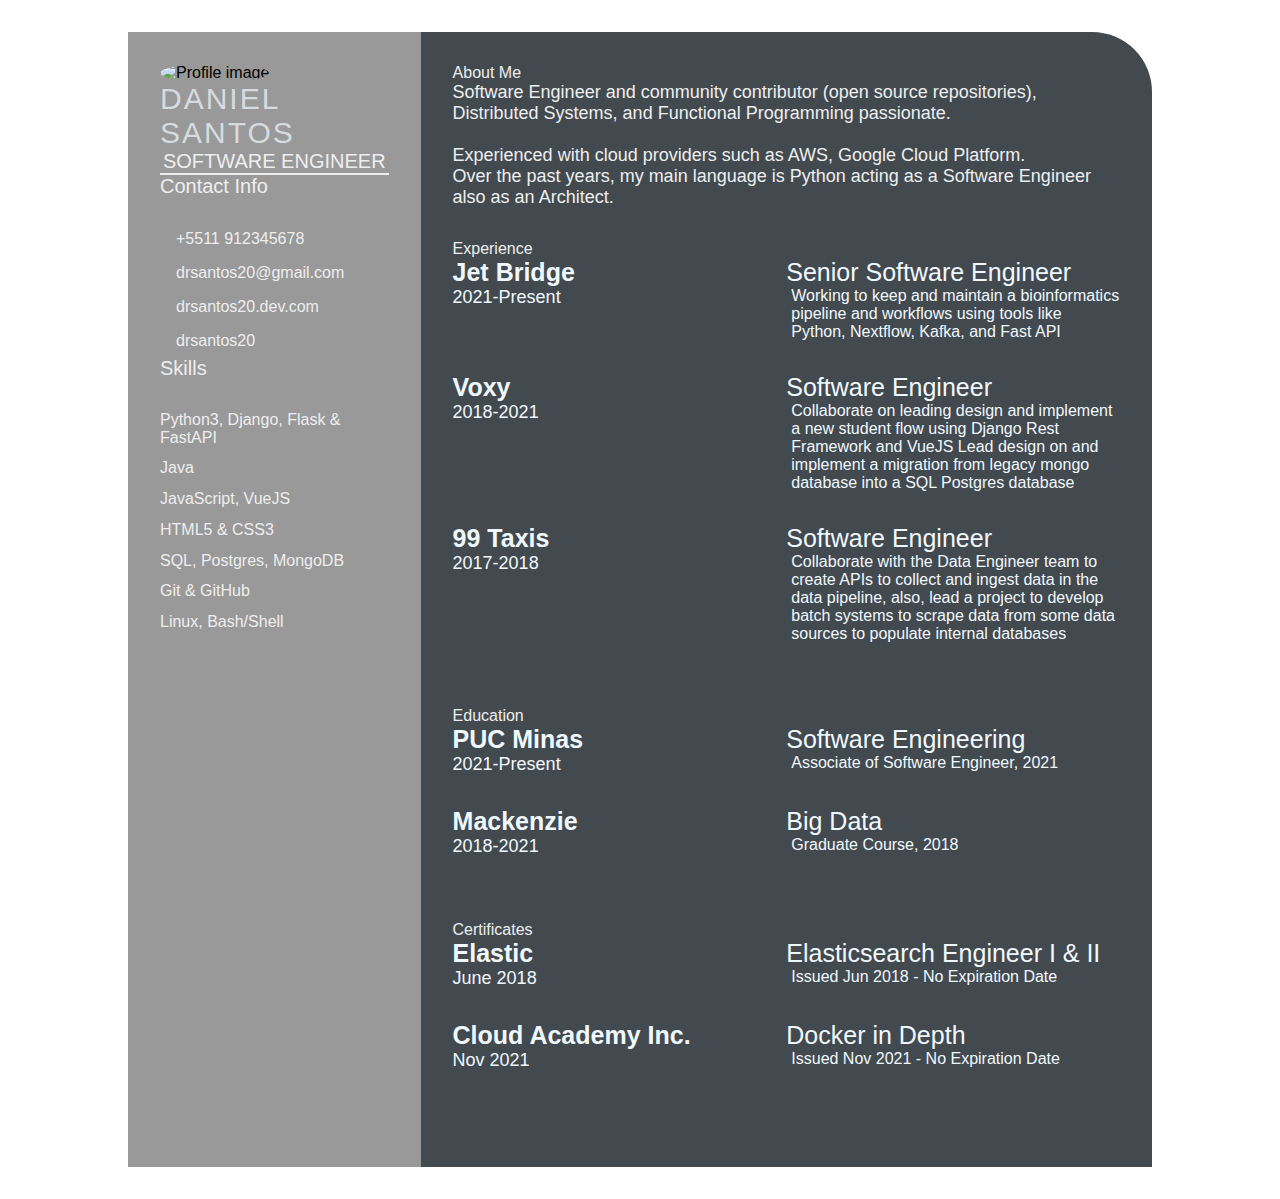
==== Leandro_CV.html @ 9ba4d329 "altecao de projeto" ====
<!DOCTYPE html>
<html lang="en">
<head>
    <meta charset="UTF-8">
    <meta http-equiv="X-UA-Compatible" content="IE=edge">
    <meta name="viewport" content="width=device-width, initial-scale=1.0">
    <title>Leandro Soares CV</title>

    <!-- Custom CSS -->
    <link rel="stylesheet" href="style.css">
</head>

<body>
    <main class="resume-contents">
        <section class="left-section">
            <div class="left-section-contents">
                <div class="profile">
                    <img class="profile-image" src="./Daniel Santos Resume_files/profile-image.jpg" alt="Profile image">
                    <p class="name">Daniel Santos</p>
                    <p class="profession">Software Engineer</p>
                </div>
                <div class="contact-info">
                    <p class="left-title">Contact Info</p>
                    <ul>
                        <li><i class="fa fa-phone"></i>+5511 912345678
                        </li>
                        <li><i class="fa fa-envelope"></i>drsantos20@gmail.com
                        </li>
                        <li><i class="fa fa-globe"></i>drsantos20.dev.com
                        </li>
                        <li><i class="fa fa-github"></i>drsantos20
                        </li>
                    </ul>
                </div>
                <div class="skills">
                    <p class="left-title">Skills</p>
                    <ul>
                        <li><p>Python3, Django, Flask &amp; FastAPI</p></li>
                        <li><p>Java</p></li>
                        <li><p>JavaScript, VueJS</p></li>
                        <li><p>HTML5 &amp; CSS3</p></li>
                        <li><p>SQL, Postgres, MongoDB</p></li>
                        <li><p>Git &amp; GitHub</p></li>
                        <li><p>Linux, Bash/Shell</p></li>
                    </ul>
                </div>
            </div>
        </section>

        <section class="right-section">
            <div class="right-section-contents">
                <section class="about gap">
                    <div class="right-title">About Me</div>
                    <p class="about-me-contents">
                        Software Engineer and community contributor (open source repositories), Distributed Systems, and Functional Programming passionate.<br>
                        <br> Experienced with cloud providers such as AWS, Google Cloud Platform. 
                        <br> Over the past years, my main language is Python acting as a Software Engineer also as an Architect.
                    </p>
                </section>

                <section class="experience gap">
                    <div class="right-title">Experience</div>
                    <div class="experience-contents">
                        <div class="exp-left">
                            <p class="exp-company-name">Jet Bridge</p>
                            <p class="exp-time-period">2021-Present</p>
                        </div>
                        <div class="exp-right">
                            <p class="exp-position">Senior Software Engineer</p>
                            <p class="exp-desc">
                                Working to keep and maintain a bioinformatics pipeline and workflows using tools like Python, Nextflow, Kafka, and Fast API  
                            </p>
                        </div>
                    </div>
                    <div class="experience-contents">
                        <div class="exp-left">
                            <p class="exp-company-name">Voxy</p>
                            <p class="exp-time-period">2018-2021</p>
                        </div>
                        <div class="exp-right">
                            <p class="exp-position">Software Engineer</p>
                            <p class="exp-desc">
                                Collaborate on leading design and implement a new student flow using Django Rest Framework and VueJS
                                Lead design on and implement a migration from legacy mongo database into a SQL Postgres database 
                            </p>
                        </div>
                    </div>
                    <div class="experience-contents">
                        <div class="exp-left">
                            <p class="exp-company-name">99 Taxis</p>
                            <p class="exp-time-period">2017-2018</p>
                        </div>
                        <div class="exp-right">
                            <p class="exp-position">Software Engineer</p>
                            <p class="exp-desc">
                                Collaborate with the Data Engineer team to create APIs to collect and ingest data in the data pipeline, 
                                also, lead a project to develop batch systems to scrape data from some data sources to populate internal databases   
                            </p>
                        </div>
                    </div>
                </section>

                <section class="education gap">
                    <div class="right-title">Education</div>
                    <div class="education-contents">
                        <div class="education-left">
                            <p class="education-school-name">PUC Minas</p>
                            <p class="educationp-time-period">2021-Present</p>
                        </div>
                        <div class="education-right">
                            <p class="education-subject">Software Engineering</p>
                            <p class="education-desc">
                                Associate of Software Engineer, 2021
                            </p>
                        </div>
                    </div>
                    <div class="education-contents">
                        <div class="education-left">
                            <p class="education-school-name">Mackenzie</p>
                            <p class="educationp-time-period">2018-2021</p>
                        </div>
                        <div class="education-right">
                            <p class="education-subject">Big Data</p>
                            <p class="education-desc">
                                Graduate Course, 2018
                            </p>
                        </div>
                    </div>
                </section>

                <section class="awards gap">
                    <div class="right-title">Certificates</div>
                    <div class="awards-contents">
                        <div class="awards-left">
                            <p class="awards-company-name">Elastic</p>
                            <p class="awards-time-period">June 2018</p>
                        </div>
                        <div class="awards-right">
                            <p class="awards-name">Elasticsearch Engineer I &amp; II</p>
                            <p class="awards-desc">
                                Issued Jun 2018 - No Expiration Date
                            </p>
                        </div>
                    </div>
                    <div class="awards-contents">
                        <div class="awards-left">
                            <p class="awards-company-name">Cloud Academy Inc.</p>
                            <p class="awards-time-period">Nov 2021</p>
                        </div>
                        <div class="awards-right">
                            <p class="awards-name">Docker in Depth</p>
                            <p class="awards-desc">
                                Issued Nov 2021 - No Expiration Date
                            </p>
                        </div>
                    </div>
                </section>
            </div>
        </section>
    </main>

</body></html>
---- style.css ----
* {
    margin: 0;
    padding: 0;
    box-sizing: border-box;
    list-style: none;
    font-family: 'Roboto', sans-serif;
}

.resume-contents {
    min-height: 100vh;
    width: 80%;
    margin: 2rem auto;
    display: grid;
    grid-template-columns: repeat(7, 1fr);
}

.left-section {
    grid-column: span 2;
    height: 100%;
    background-color: #999999;
}

.right-section {
    grid-column: span 5;
    height: 100%;
    background-color: #424a50;
    border-radius: 0px 60px 0px 0px;
}

.left-section-contents{
    padding: 2rem 2rem;
}

.profile {
    width: 100%;
    border-bottom: 2px solid #eeeeee;
}

.profile .profile-image {
    width: 100%;
    border-radius: 100%;
}

.name {
    color: #D6DBDF;
    font-size: 30px;
    letter-spacing: 2px;
    text-transform: uppercase;
}

.profession {
    color: #eeeeee;
    font-size: 20px;
    text-transform: uppercase;
    text-align: center;
}

/* .contact-info { border-bottom: 2px solid #1B2631; } */
.left-title {
    color: #eeeeee;
    font-size: 20px;
}

.contact-info ul {
    padding-top: 1.5rem;
}

.contact-info ul li,
.references ul li {
    padding: .4rem 0;
    color: #eeeeee;
}

.contact-info ul li i,
.references ul li i {
    padding-right: 1rem;
    font-size: 18px;
    color: #eeeeee;
}

.skills ul {
    padding-top: 1.5rem;
}
.skills ul li p {
    padding: .4rem 0;
    color: #eeeeee;
}

.right-section-contents {
    padding: 2rem 2rem;
}

.right-title {
    color: #eeeeee;
}

.gap {
    padding-bottom: 2rem;
}
.about-me-contents {
    font-size: 18px;
    color: #eeeeee;
}

.experience-contents,
.education-contents,
.awards-contents {
    display: grid;
    grid-template-columns: repeat(2, 1fr);
    padding-bottom: 2rem;
    color: #F1F8FD;
}

.exp-company-name,
.education-school-name,
.awards-company-name {
    font-size: 25px;
    font-weight: bold;
}

.exp-time-period,
.educationp-time-period,
.awards-time-period {
    font-size: 18px;
}

.exp-position,
.education-subject,
.awards-name {
    font-size: 25px;
}

.exp-desc,
.education-desc,
.awards-desc {
    font-size: 16px;
    padding-left: 5px;
}
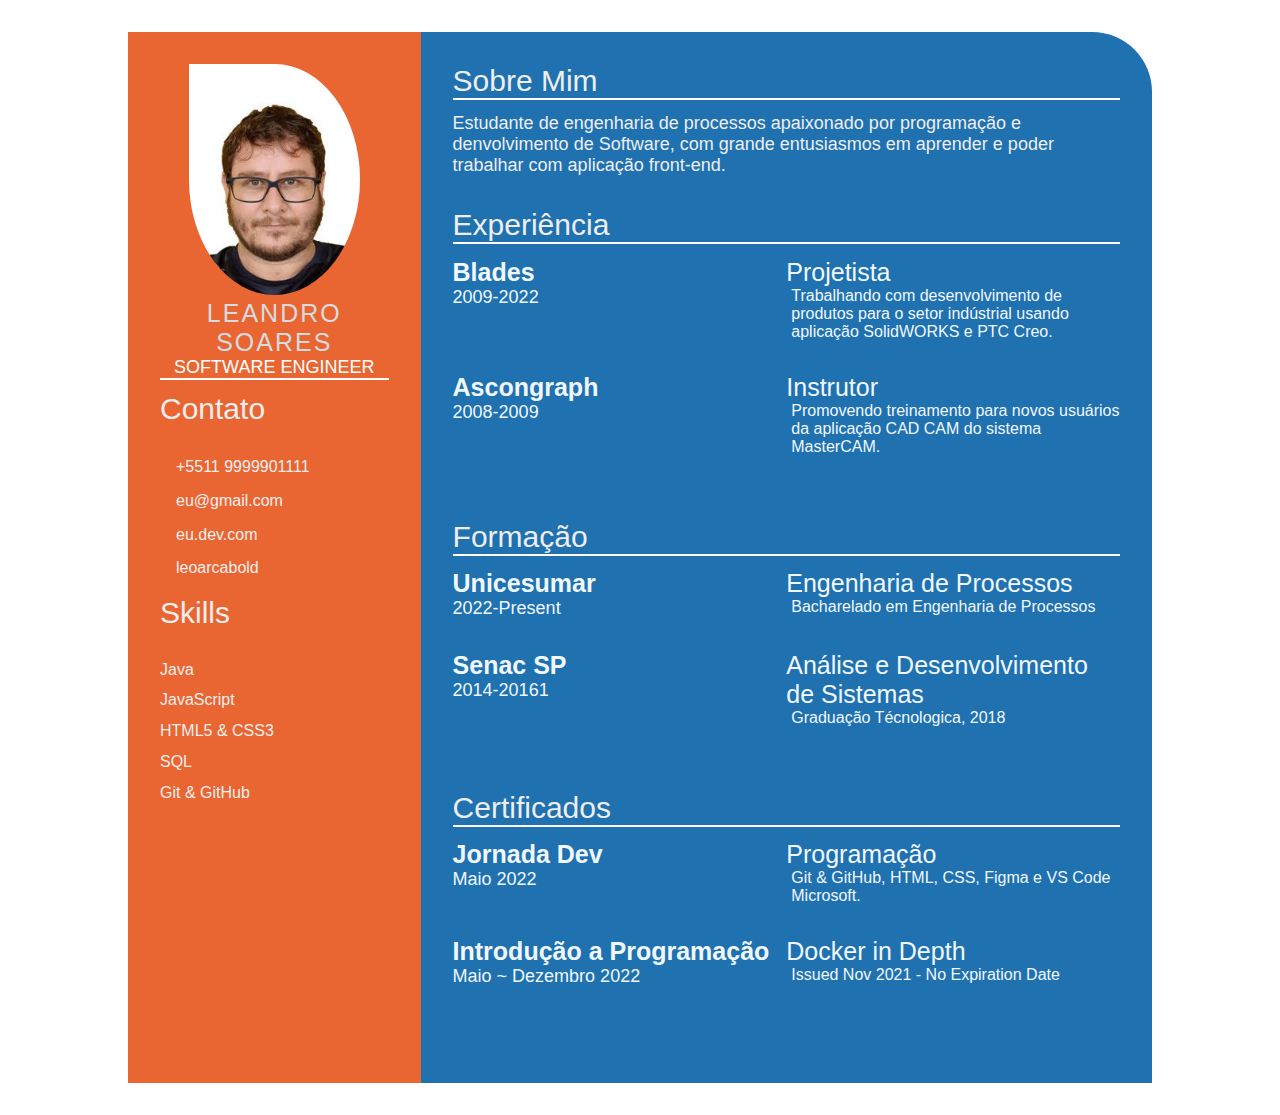
==== commit dd94c764: "alteracao-layout" ====
--- a/Leandro_CV.html
+++ b/Leandro_CV.html
@@ -5,7 +5,7 @@
     <meta charset="UTF-8">
     <meta http-equiv="X-UA-Compatible" content="IE=edge">
     <meta name="viewport" content="width=device-width, initial-scale=1.0">
-    <title>Leandro Soares CV</title>
+    <title>Leandro CV</title>
 
     <!-- Custom CSS -->
     <link rel="stylesheet" href="style.css">
@@ -16,33 +16,31 @@
         <section class="left-section">
             <div class="left-section-contents">
                 <div class="profile">
-                    <img class="profile-image" src="./Daniel Santos Resume_files/profile-image.jpg" alt="Profile image">
-                    <p class="name">Daniel Santos</p>
+                    <img class="profile-image" src="img/profile-image.jpg" alt="Profile image">
+                    <p class="name">LEANDRO SOARES</p>
                     <p class="profession">Software Engineer</p>
                 </div>
                 <div class="contact-info">
-                    <p class="left-title">Contact Info</p>
+                    <p class="left-title">Contato</p>
                     <ul>
-                        <li><i class="fa fa-phone"></i>+5511 912345678
+                        <li><i class="fa fa-phone"></i>+5511 9999901111
                         </li>
-                        <li><i class="fa fa-envelope"></i>drsantos20@gmail.com
+                        <li><i class="fa fa-envelope"></i>eu@gmail.com
                         </li>
-                        <li><i class="fa fa-globe"></i>drsantos20.dev.com
+                        <li><i class="fa fa-globe"></i>eu.dev.com
                         </li>
-                        <li><i class="fa fa-github"></i>drsantos20
+                        <li><i class="fa fa-github"></i>leoarcabold
                         </li>
                     </ul>
                 </div>
                 <div class="skills">
                     <p class="left-title">Skills</p>
                     <ul>
-                        <li><p>Python3, Django, Flask &amp; FastAPI</p></li>
                         <li><p>Java</p></li>
-                        <li><p>JavaScript, VueJS</p></li>
+                        <li><p>JavaScript</p></li>
                         <li><p>HTML5 &amp; CSS3</p></li>
-                        <li><p>SQL, Postgres, MongoDB</p></li>
+                        <li><p>SQL</p></li>
                         <li><p>Git &amp; GitHub</p></li>
-                        <li><p>Linux, Bash/Shell</p></li>
                     </ul>
                 </div>
             </div>
@@ -51,102 +49,88 @@
         <section class="right-section">
             <div class="right-section-contents">
                 <section class="about gap">
-                    <div class="right-title">About Me</div>
+                    <div class="right-title">Sobre Mim</div>
                     <p class="about-me-contents">
-                        Software Engineer and community contributor (open source repositories), Distributed Systems, and Functional Programming passionate.<br>
-                        <br> Experienced with cloud providers such as AWS, Google Cloud Platform. 
-                        <br> Over the past years, my main language is Python acting as a Software Engineer also as an Architect.
+                        Estudante de engenharia de processos apaixonado por programação e denvolvimento de Software, 
+                        com grande entusiasmos em aprender e poder trabalhar com aplicação front-end.
                     </p>
                 </section>
 
                 <section class="experience gap">
-                    <div class="right-title">Experience</div>
+                    <div class="right-title">Experiência</div>
                     <div class="experience-contents">
                         <div class="exp-left">
-                            <p class="exp-company-name">Jet Bridge</p>
-                            <p class="exp-time-period">2021-Present</p>
+                            <p class="exp-company-name">Blades</p>
+                            <p class="exp-time-period">2009-2022</p>
                         </div>
                         <div class="exp-right">
-                            <p class="exp-position">Senior Software Engineer</p>
+                            <p class="exp-position">Projetista</p>
                             <p class="exp-desc">
-                                Working to keep and maintain a bioinformatics pipeline and workflows using tools like Python, Nextflow, Kafka, and Fast API  
+                                Trabalhando com desenvolvimento de produtos para o setor indústrial usando aplicação SolidWORKS e PTC Creo.  
                             </p>
                         </div>
                     </div>
                     <div class="experience-contents">
                         <div class="exp-left">
-                            <p class="exp-company-name">Voxy</p>
-                            <p class="exp-time-period">2018-2021</p>
+                            <p class="exp-company-name">Ascongraph</p>
+                            <p class="exp-time-period">2008-2009</p>
                         </div>
                         <div class="exp-right">
-                            <p class="exp-position">Software Engineer</p>
+                            <p class="exp-position">Instrutor</p>
                             <p class="exp-desc">
-                                Collaborate on leading design and implement a new student flow using Django Rest Framework and VueJS
-                                Lead design on and implement a migration from legacy mongo database into a SQL Postgres database 
+                                Promovendo treinamento para novos usuários da aplicação CAD CAM do sistema MasterCAM.
                             </p>
                         </div>
                     </div>
-                    <div class="experience-contents">
-                        <div class="exp-left">
-                            <p class="exp-company-name">99 Taxis</p>
-                            <p class="exp-time-period">2017-2018</p>
-                        </div>
-                        <div class="exp-right">
-                            <p class="exp-position">Software Engineer</p>
-                            <p class="exp-desc">
-                                Collaborate with the Data Engineer team to create APIs to collect and ingest data in the data pipeline, 
-                                also, lead a project to develop batch systems to scrape data from some data sources to populate internal databases   
-                            </p>
-                        </div>
-                    </div>
+                    
                 </section>
 
                 <section class="education gap">
-                    <div class="right-title">Education</div>
+                    <div class="right-title">Formação</div>
                     <div class="education-contents">
                         <div class="education-left">
-                            <p class="education-school-name">PUC Minas</p>
-                            <p class="educationp-time-period">2021-Present</p>
+                            <p class="education-school-name">Unicesumar</p>
+                            <p class="educationp-time-period">2022-Present</p>
                         </div>
                         <div class="education-right">
-                            <p class="education-subject">Software Engineering</p>
+                            <p class="education-subject">Engenharia de Processos</p>
                             <p class="education-desc">
-                                Associate of Software Engineer, 2021
+                                Bacharelado em Engenharia de Processos
                             </p>
                         </div>
                     </div>
                     <div class="education-contents">
                         <div class="education-left">
-                            <p class="education-school-name">Mackenzie</p>
-                            <p class="educationp-time-period">2018-2021</p>
+                            <p class="education-school-name">Senac SP</p>
+                            <p class="educationp-time-period">2014-20161</p>
                         </div>
                         <div class="education-right">
-                            <p class="education-subject">Big Data</p>
+                            <p class="education-subject">Análise e Desenvolvimento de Sistemas</p>
                             <p class="education-desc">
-                                Graduate Course, 2018
+                                Graduação Técnologica, 2018
                             </p>
                         </div>
                     </div>
                 </section>
 
                 <section class="awards gap">
-                    <div class="right-title">Certificates</div>
+                    <div class="right-title">Certificados</div>
                     <div class="awards-contents">
                         <div class="awards-left">
-                            <p class="awards-company-name">Elastic</p>
-                            <p class="awards-time-period">June 2018</p>
+                            <p class="awards-company-name">Jornada Dev</p>
+                            <p class="awards-time-period">Maio 2022</p>
                         </div>
                         <div class="awards-right">
-                            <p class="awards-name">Elasticsearch Engineer I &amp; II</p>
+                            <p class="awards-name">Programação</p>
                             <p class="awards-desc">
-                                Issued Jun 2018 - No Expiration Date
+                                Git & GitHub, HTML, CSS, Figma e VS Code Microsoft.
                             </p>
                         </div>
                     </div>
                     <div class="awards-contents">
                         <div class="awards-left">
-                            <p class="awards-company-name">Cloud Academy Inc.</p>
-                            <p class="awards-time-period">Nov 2021</p>
+                            <p class="awards-company-name">Introdução a Programação</p>
+                            <p class="awards-time-period">Maio ~ Dezembro 2022</p>
                         </div>
                         <div class="awards-right">
                             <p class="awards-name">Docker in Depth</p>
--- a/style.css
+++ b/style.css
@@ -17,13 +17,13 @@
 .left-section {
     grid-column: span 2;
     height: 100%;
-    background-color: #999999;
+    background-color: #e96632;
 }
 
 .right-section {
     grid-column: span 5;
     height: 100%;
-    background-color: #424a50;
+    background-color: #1f71af;
     border-radius: 0px 60px 0px 0px;
 }
 
@@ -33,24 +33,29 @@
 
 .profile {
     width: 100%;
-    border-bottom: 2px solid #eeeeee;
+    border-bottom: 2px solid #ffffff;
+    text-align: center;
 }
 
 .profile .profile-image {
-    width: 100%;
-    border-radius: 100%;
+    width: 75%;
+    border-bottom-right-radius: 50%;
+    border-top-right-radius: 50%;
+    border-bottom-left-radius: 50%;
 }
 
 .name {
     color: #D6DBDF;
-    font-size: 30px;
+    font-size: 25px;
     letter-spacing: 2px;
     text-transform: uppercase;
+    text-align: center;
+
 }
 
 .profession {
-    color: #eeeeee;
-    font-size: 20px;
+    color: #ffffff;
+    font-size: 18px;
     text-transform: uppercase;
     text-align: center;
 }
@@ -58,7 +63,8 @@
 /* .contact-info { border-bottom: 2px solid #1B2631; } */
 .left-title {
     color: #eeeeee;
-    font-size: 20px;
+    font-size: 30px;
+    margin-top: 5%;
 }
 
 .contact-info ul {
@@ -92,6 +98,9 @@
 
 .right-title {
     color: #eeeeee;
+    font-size: 30px;
+    margin-bottom: 2%;
+    border-bottom: 2px solid #ffffff;
 }
 
 .gap {
